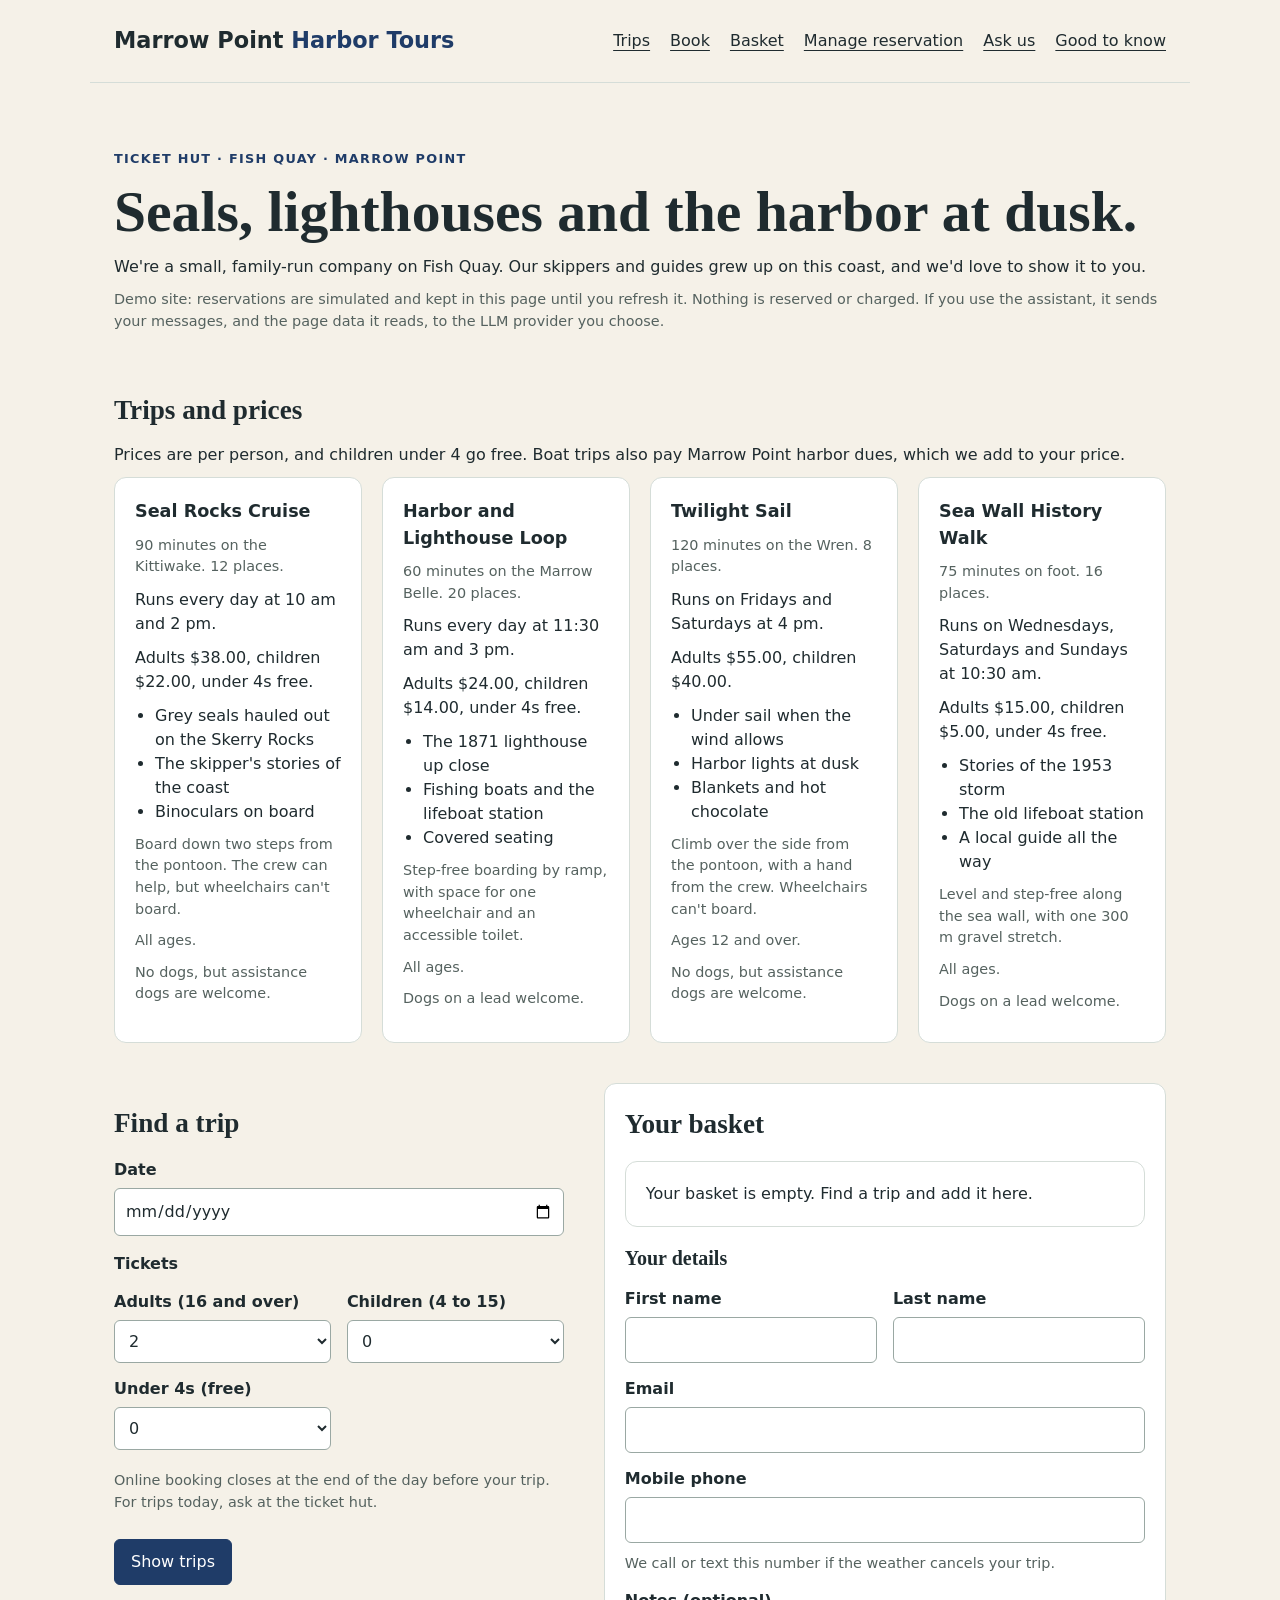
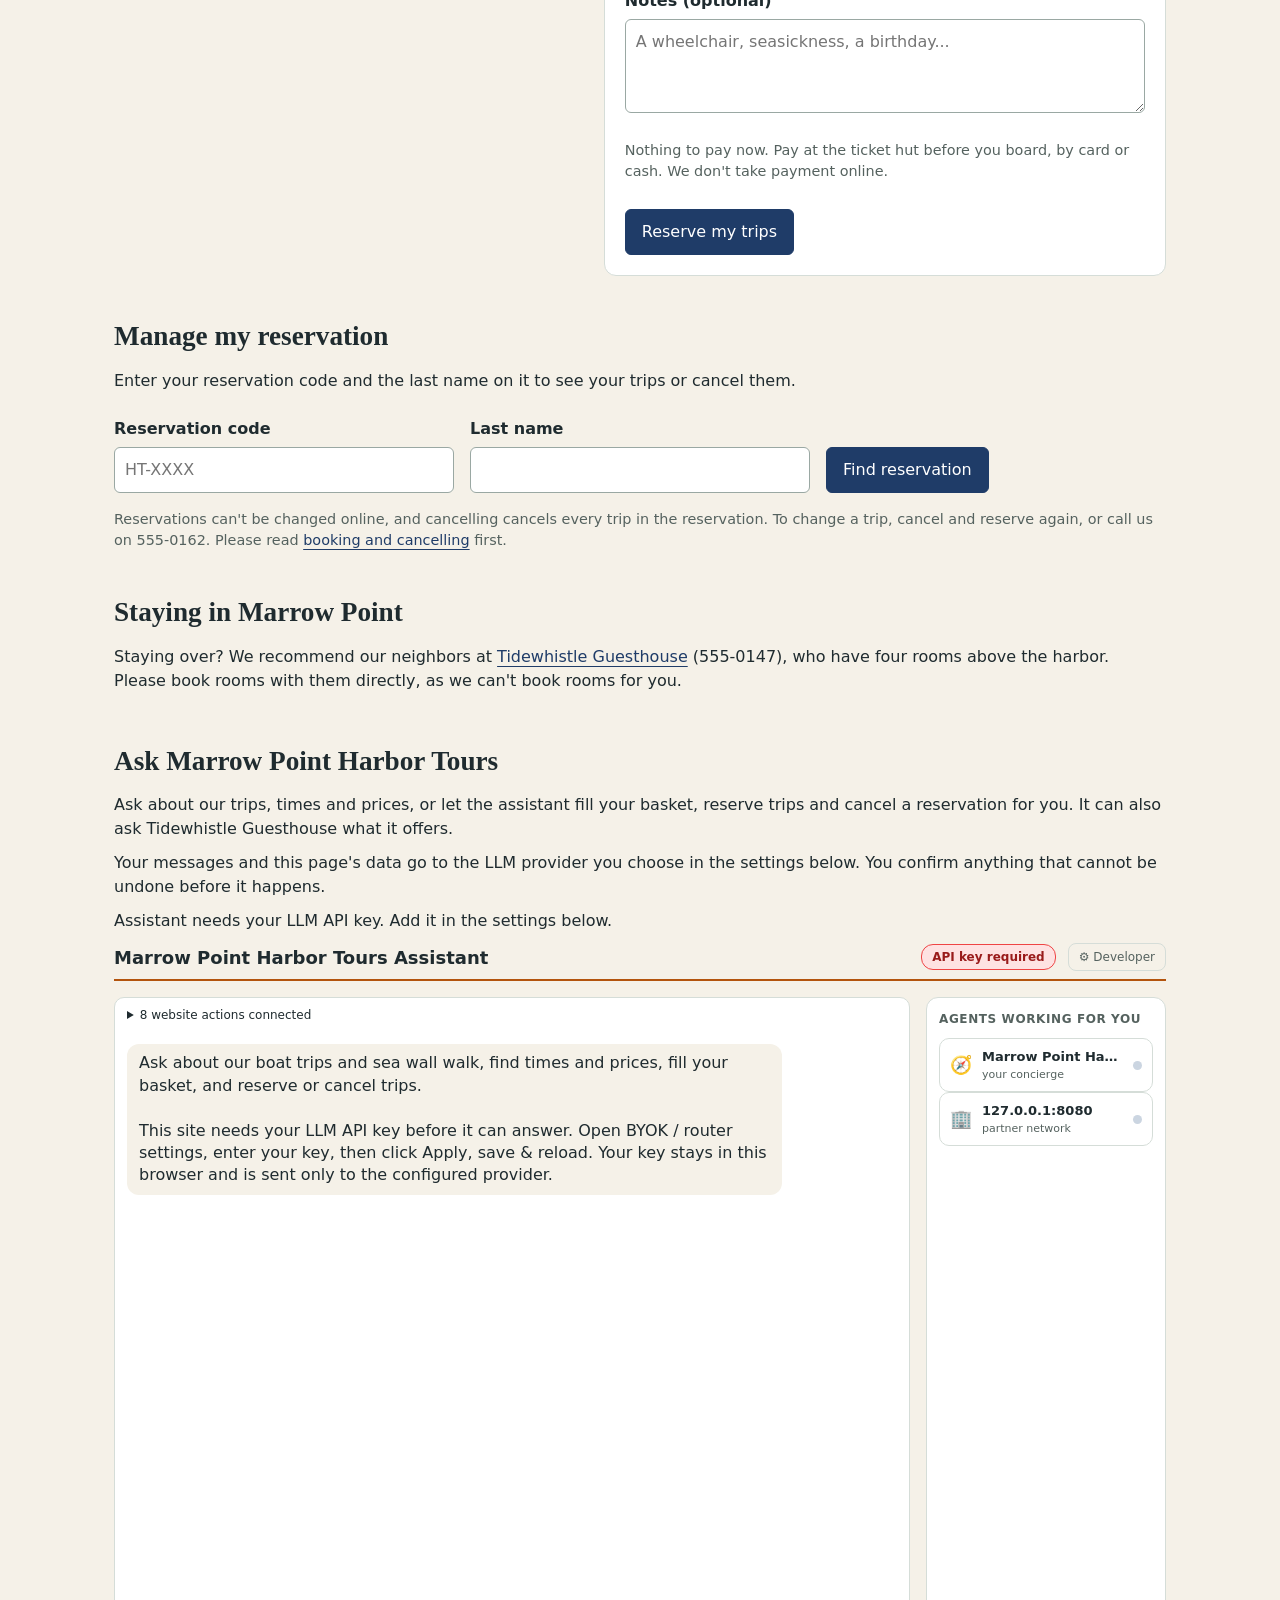
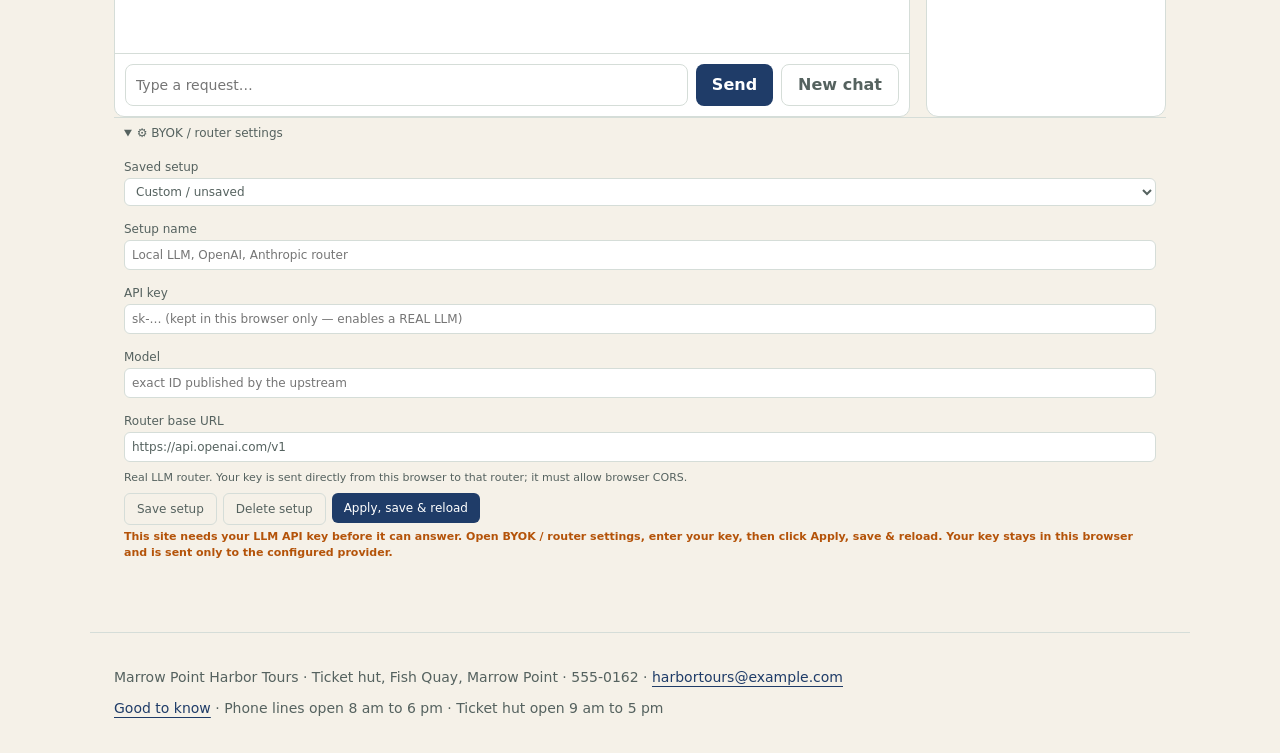
==== examples/harbor_tours_agentified/index.html @ 1fc52677 "Let agentified sites call each other's agent networks Other agent sites could not call a site built " ====
<!doctype html>
<html lang="en">
  <head>
    <meta charset="utf-8">
    <meta name="viewport" content="width=device-width, initial-scale=1">
    <meta name="description" content="Seal-watching cruises, harbor trips, an evening sail and a sea wall walk from Fish Quay in Marrow Point. See times and prices and reserve places.">
    <title>Marrow Point Harbor Tours · Boat trips and walks</title>
    <link rel="icon" href="favicon.svg" type="image/svg+xml">
    <link rel="stylesheet" href="styles.css">
    <script type="module" src="js/app.js"></script>
    <script type="module" src="site.js"></script>
  </head>
  <body>
    <header>
      <a class="brand" href="index.html">Marrow Point <span>Harbor Tours</span></a>
      <nav aria-label="Main navigation">
        <a href="#trips">Trips</a>
        <a href="#find">Book</a>
        <a href="#basket">Basket</a>
        <a href="#manage">Manage reservation</a>
        <a href="#assistant">Ask us</a>
        <a href="policies.html">Good to know</a>
      </nav>
    </header>
    <main>
      <section class="intro" aria-labelledby="welcome">
        <p class="eyebrow">Ticket hut · Fish Quay · Marrow Point</p>
        <h1 id="welcome">Seals, lighthouses and the harbor at dusk.</h1>
        <p>We're a small, family-run company on Fish Quay. Our skippers and guides grew up on this coast,
          and we'd love to show it to you.</p>
        <p id="demo-note" class="note">Demo site: reservations are simulated and kept in this page until you refresh it.
          Nothing is reserved or charged. If you use the assistant, it sends your messages, and the page data it
          reads, to the LLM provider you choose.</p>
      </section>

      <section id="trips" aria-labelledby="trips-heading">
        <h2 id="trips-heading">Trips and prices</h2>
        <p id="prices-note">Prices are per person, and children under 4 go free. Boat trips also pay Marrow Point harbor dues,
          which we add to your price.</p>
        <div id="tour-list" class="tour-list"></div>
        <noscript><p>Please turn on JavaScript to see our trips and reserve, or call us on 555-0162.</p></noscript>
      </section>

      <div class="booking-layout">
        <section id="find" aria-labelledby="find-heading">
          <h2 id="find-heading">Find a trip</h2>
          <form id="find-form" novalidate>
            <label for="find-date">Date</label>
            <input id="find-date" type="date" required>
            <fieldset id="find-tickets" class="tickets" tabindex="-1">
              <legend>Tickets</legend>
              <div class="field-row">
                <div class="field">
                  <label for="find-adults">Adults (16 and over)</label>
                  <select id="find-adults"></select>
                </div>
                <div class="field">
                  <label for="find-children">Children (4 to 15)</label>
                  <select id="find-children"></select>
                </div>
                <div class="field">
                  <label for="find-under4s">Under 4s (free)</label>
                  <select id="find-under4s"></select>
                </div>
              </div>
            </fieldset>
            <p id="booking-note" class="note">Online booking closes at the end of the day before your trip.
              For trips today, ask at the ticket hut.</p>
            <button type="submit">Show trips</button>
          </form>
          <ul id="departure-list" class="results"></ul>
        </section>

        <section id="basket" class="panel" aria-labelledby="basket-heading">
          <h2 id="basket-heading">Your basket</h2>
          <ul id="reserve-basket" class="basket" tabindex="-1"></ul>
          <p id="basket-total"></p>
          <form id="reserve-form" novalidate>
            <fieldset>
              <legend>Your details</legend>
              <div class="field-row">
                <div class="field">
                  <label for="reserve-firstName">First name</label>
                  <input id="reserve-firstName" autocomplete="given-name" maxlength="60" required>
                </div>
                <div class="field">
                  <label for="reserve-lastName">Last name</label>
                  <input id="reserve-lastName" autocomplete="family-name" maxlength="60" required>
                </div>
              </div>
              <label for="reserve-email">Email</label>
              <input id="reserve-email" type="email" autocomplete="email" maxlength="120" required>
              <label for="reserve-phone">Mobile phone</label>
              <input id="reserve-phone" type="tel" autocomplete="tel" maxlength="20" required>
              <p id="phone-note" class="note">We call or text this number if the weather cancels your trip.</p>
              <label for="reserve-notes">Notes (optional)</label>
              <textarea id="reserve-notes" rows="3" maxlength="300"
                placeholder="A wheelchair, seasickness, a birthday..."></textarea>
            </fieldset>
            <p id="payment-note" class="note">Nothing to pay now. Pay at the ticket hut before you board, by card or cash.
              We don't take payment online.</p>
            <button type="submit">Reserve my trips</button>
          </form>
          <div id="confirmation" class="confirmation" tabindex="-1" hidden></div>
        </section>
      </div>

      <section id="manage" aria-labelledby="manage-heading">
        <h2 id="manage-heading">Manage my reservation</h2>
        <p>Enter your reservation code and the last name on it to see your trips or cancel them.</p>
        <form id="manage-form" class="field-row" novalidate>
          <div class="field">
            <label for="manage-code">Reservation code</label>
            <input id="manage-code" autocomplete="off" maxlength="12" placeholder="HT-XXXX" required>
          </div>
          <div class="field">
            <label for="manage-lastName">Last name</label>
            <input id="manage-lastName" autocomplete="family-name" maxlength="60" required>
          </div>
          <div class="field">
            <button type="submit">Find reservation</button>
          </div>
        </form>
        <div id="manage-result" class="manage-result" tabindex="-1"></div>
        <p id="manage-note" class="note">Reservations can't be changed online, and cancelling cancels every trip in the reservation.
          To change a trip, cancel and reserve again, or call us on 555-0162.
          Please read <a href="policies.html#booking">booking and cancelling</a> first.</p>
      </section>

      <section id="staying" aria-labelledby="staying-heading">
        <h2 id="staying-heading">Staying in Marrow Point</h2>
        <p id="staying-note">Staying over? We recommend our neighbors at
          <a href="https://tidewhistle.example.com/">Tidewhistle Guesthouse</a> (555-0147), who have four rooms
          above the harbor. Please book rooms with them directly, as we can't book rooms for you.</p>
      </section>

      <section id="assistant" class="assistant" aria-labelledby="assistant-heading">
        <h2 id="assistant-heading">Ask Marrow Point Harbor Tours</h2>
        <p>Ask about our trips, times and prices, or let the assistant fill your basket, reserve trips and cancel a
          reservation for you. It can also ask Tidewhistle Guesthouse what it offers.</p>
        <p class="assistant-note">Your messages and this page's data go to the LLM provider you choose in the settings below. You confirm anything that cannot be undone before it happens.</p>
        <p id="assistant-status" role="status">Connecting the assistant… If this message stays, the assistant could not load. You can still use the page directly.</p>
        <div id="agent-app">
          <div data-ns-slot="header"></div>
          <div class="assistant-panels">
            <div data-ns-slot="chat"></div>
            <div data-ns-slot="agents"></div>
          </div>
          <div data-ns-slot="settings"></div>
        </div>
      </section>
      <p id="status" class="visually-hidden" role="status" aria-live="polite"></p>
    </main>
    <footer>
      <p id="contact-line">Marrow Point Harbor Tours · Ticket hut, Fish Quay, Marrow Point · 555-0162 ·
        <a href="mailto:harbortours@example.com">harbortours@example.com</a></p>
      <p id="hours-line"><a href="policies.html">Good to know</a> · Phone lines open 8 am to 6 pm · Ticket hut open 9 am to 5 pm</p>
    </footer>
  </body>
</html>
---- examples/harbor_tours_agentified/styles.css ----
:root {
  color-scheme: light;
  font-family: system-ui, sans-serif;
  color: #1f2b2f;
  background: #f5f1e8;
  line-height: 1.5;
}
* { box-sizing: border-box; }
body { margin: 0; }
header, main, footer { max-width: 1100px; margin: auto; padding: 24px; }
header { display: flex; align-items: center; justify-content: space-between; gap: 24px; border-bottom: 1px solid #d5ddd8; }
a { color: #1f3c68; text-underline-offset: 4px; }
.brand { font-size: 1.4rem; font-weight: 800; text-decoration: none; color: inherit; }
.brand span { color: #1f3c68; }
nav { display: flex; flex-wrap: wrap; gap: 8px 20px; }
nav a { color: inherit; }
nav a[aria-current="page"] { font-weight: 700; }
.intro { padding: 32px 0 8px; }
.eyebrow { font-size: .8rem; font-weight: 700; text-transform: uppercase; letter-spacing: .1em; color: #1f3c68; }
h1 { font-family: Georgia, serif; font-size: clamp(2.2rem, 6vw, 3.6rem); line-height: 1.1; margin: 12px 0; }
h2 { font-family: Georgia, serif; font-size: 1.7rem; margin: 40px 0 12px; }
h3 { margin: 0 0 6px; font-size: 1.1rem; }
p { margin: 10px 0; }
.note, .facts { color: #55625f; font-size: .9rem; }

/* Tours */
.tour-list { display: grid; grid-template-columns: repeat(auto-fill, minmax(240px, 1fr)); gap: 20px; }
.tour, .panel, .results li, .basket li, .manage-result:not(:empty) {
  padding: 20px; border: 1px solid #d5ddd8; border-radius: 12px; background: white;
}
.highlights { margin: 8px 0; padding-left: 20px; }

/* Forms */
.booking-layout { display: grid; grid-template-columns: minmax(0, 1fr) minmax(0, 1.25fr); gap: 40px; align-items: start; margin-top: 40px; }
/* Line the search heading up with the heading inside the padded panel. */
.booking-layout h2 { margin-top: 20px; }
.panel h2 { margin-top: 0; }
.field-row { display: grid; grid-template-columns: repeat(auto-fit, minmax(140px, 1fr)); gap: 0 16px; align-items: start; }
fieldset { margin: 0 0 20px; padding: 0; border: 0; }
legend { padding: 0; font-family: Georgia, serif; font-size: 1.25rem; font-weight: 700; }
.tickets { margin-top: 16px; }
.tickets legend { font-family: inherit; font-size: 1rem; }
label { display: block; margin: 14px 0 6px; font-weight: 600; }
input, select, textarea { width: 100%; padding: 10px; font: inherit; color: inherit; border: 1px solid #9aa8a3; border-radius: 6px; background: white; }
textarea { resize: vertical; }
button { margin-top: 16px; padding: 10px 16px; font: inherit; color: white; border: 1px solid #1f3c68; border-radius: 6px; background: #1f3c68; cursor: pointer; }
button:hover { background: #162c4d; }
/* A quieter button for taking a trip out of the basket. */
button.secondary { color: #1f3c68; background: white; }
button.secondary:hover { background: #f5f1e8; }
:focus-visible { outline: 3px solid #b3540d; outline-offset: 3px; }
.field-error { margin: 6px 0 0; color: #a3261b; font-size: .9rem; font-weight: 600; }
[aria-invalid="true"] { border-color: #a3261b; }
/* Line the button up with the inputs beside it, below their labels. */
#manage-form button { margin-top: 44px; }

/* Results, basket and reservations */
.results, .basket { display: grid; gap: 12px; padding: 0; list-style: none; }
table { width: 100%; border-collapse: collapse; }
th, td { padding: 6px 4px; text-align: left; vertical-align: top; border-bottom: 1px solid #e1e7e3; }
th { border-bottom: 2px solid #c7d1cc; }
.confirmation { margin-top: 24px; padding: 20px; border: 1px solid #7da58b; border-radius: 12px; background: #eef6f0; }
.summary { display: grid; grid-template-columns: max-content 1fr; gap: 4px 16px; margin: 12px 0; }
.summary dt { font-weight: 600; }
.summary dd { margin: 0; overflow-wrap: anywhere; }
.manage-result { margin-top: 16px; }

/* Policies */
.toc { display: flex; flex-wrap: wrap; gap: 8px 16px; padding: 12px 0; border-block: 1px solid #d5ddd8; }
section > table { max-width: 640px; background: white; }

footer { margin-top: 40px; color: #55625f; font-size: .875rem; border-top: 1px solid #d5ddd8; }
.visually-hidden { position: absolute; width: 1px; height: 1px; margin: -1px; padding: 0; overflow: hidden; clip-path: inset(50%); white-space: nowrap; }
[hidden] { display: none !important; }
@media (max-width: 760px) {
  header, main, footer { padding: 18px; }
  header { flex-direction: column; align-items: start; gap: 12px; }
  .booking-layout { grid-template-columns: 1fr; gap: 0; }
  /* Give the Find reservation button its own row, with space above it. */
  #manage-form .field:last-child { grid-column: 1 / -1; }
  #manage-form button { margin-top: 16px; }
}

/* Assistant layout, in the site's palette. */
.assistant { margin-top: 48px; }

/* The runtime reads these variables for its chat, settings and agent panels.
   The chat background below also uses --ns-bg. White text sits on --ns-primary (the
   visitor's messages, Send, and the chat form and settings buttons) and on --ns-accent
   (Send while a turn is steered), so give both at least 4.5:1 contrast with white.
   --ns-accent also underlines the chat header. The site's navy is 11:1 and its
   focus orange is 5:1 with white. */
#agent-app {
  --ns-font: system-ui, sans-serif;
  --ns-bg: #ffffff;
  --ns-fg: #1f2b2f;
  --ns-primary: #1f3c68;
  --ns-accent: #b3540d;
  --ns-border: #d5ddd8;
  --ns-panelbg: #ffffff;
  --ns-msgbg: #f5f1e8;
  --ns-muted: #55625f;
}

.assistant-panels {
  display: grid;
  grid-template-columns: minmax(0, 1fr) 240px;
  gap: 16px;
  margin-top: 16px;
}

/* Set the height once the runtime has mounted the chat, so a failed load leaves no
   empty box. */
#agent-app.ns-composed-app [data-ns-slot="chat"] { height: 720px; }
/* The runtime gives the chat no background of its own. Keep --ns-msgbg different from
   --ns-bg, or bot replies lose their bubble. */
#agent-app .ns-chat { background: var(--ns-bg); }

/* Site-wide form rules often stretch the runtime's own controls. Undo them here. */
#agent-app input[type="checkbox"],
#agent-app input[type="radio"] { width: auto; }
#agent-app .ns-header { flex-wrap: wrap; }
/* Site label rules add margins and bold text, and the inputs inside the labels inherit
   the weight. */
#agent-app .ns-settings-body label { margin: 4px 0; font-weight: 400; }
/* A static site always runs the runtime's own loop, so the LangChain choice does nothing. */
#agent-app .ns-settings-body label:has(#ns-lg) { display: none; }
/* Chat forms label radio groups with a legend, so site legend fonts would reach them. */
#agent-app .ns-w-label { font-family: inherit; }
/* Site label rules add margins to chat form fields and make their options bold. */
#agent-app .ns-widget label { margin: 0; }
#agent-app .ns-w-radio label,
#agent-app .ns-w-multi label,
#agent-app .ns-w-toggle { font-weight: 400; }
/* The runtime sizes radio and multi-choice options but not the checkbox label. */
#agent-app .ns-w-toggle { font-size: 13px; }
/* The runtime spaces its buttons with gap. A site's button margin pushes Send below the input. */
#agent-app button { margin: 0; }
/* Chat choices are buttons with a light background. A site's button color can hide their
   titles. */
#agent-app .ns-w-choice { color: var(--ns-fg); }
/* A site's button:hover background also reaches the runtime's plain buttons, behind
   their dark text. Keep the runtime's own backgrounds. */
#agent-app .ns-devtoggle:not(.on):hover,
#agent-app .ns-modal-close:hover { background: transparent; }
#agent-app .ns-w-choice:disabled:hover { background: #fafbfc; }
/* The runtime's message rule hides the partner consent card's own background, and its
   Decline label then has too little contrast. */
#agent-app .ns-consent { background: #fffbeb; }
/* While a consent card waits, the status line above it already says "Contacting", though
   nothing has been sent. Hide it until the visitor answers. */
#agent-app .ns-msgs:has(.ns-consent-actions) > .ns-turn-status { display: none; }
/* Long links in a reply would run out of the bubble on a phone. "anywhere" would also
   let the consent card's buttons shrink and split their labels. */
#agent-app .ns-msg { overflow-wrap: break-word; }
/* On a phone the consent card is too narrow for its three buttons in one row, and
   "Always allow" breaks onto two lines. Keep each label whole and wrap the row. */
#agent-app .ns-consent-actions { flex-wrap: wrap; }
#agent-app .ns-consent-actions button { white-space: nowrap; }

/* site.js and the runtime add their confirmation dialogs to <body>, outside #agent-app.
   Site h2 rules reach the heading, and the two buttons touch. A right margin keeps
   wrapped buttons lined up on the left. */
body > dialog h2 { margin: 0 0 12px; font: 700 1.25em system-ui, sans-serif; }
body > dialog button { margin-right: 8px; }
/* site.js's dialog: the details in two columns, and a plain decline button, so the two
   choices do not look the same. */
.assistant-review { max-width: 640px; width: 85%; max-height: 85vh; overflow: auto; border: 1px solid #888; border-radius: 12px; padding: 24px; font: 16px system-ui, sans-serif; }
.assistant-review dl { display: grid; grid-template-columns: fit-content(40%) 1fr; gap: 4px 16px; margin: 12px 0; }
.assistant-review dt { font-weight: 600; }
.assistant-review dd { margin: 0; overflow-wrap: anywhere; }
.assistant-review details { margin: 12px 0; }
.assistant-review pre { white-space: pre-wrap; overflow-wrap: anywhere; }
.assistant-review .assistant-decline { background: transparent; color: inherit; border: 1px solid currentColor; }

@media (max-width: 760px) {
  .assistant-panels { grid-template-columns: 1fr; }
  /* On a phone, each detail goes under its label, so an email is not split. */
  .assistant-review dl { grid-template-columns: 1fr; gap: 0; }
  .assistant-review dd { margin-bottom: 8px; }
}
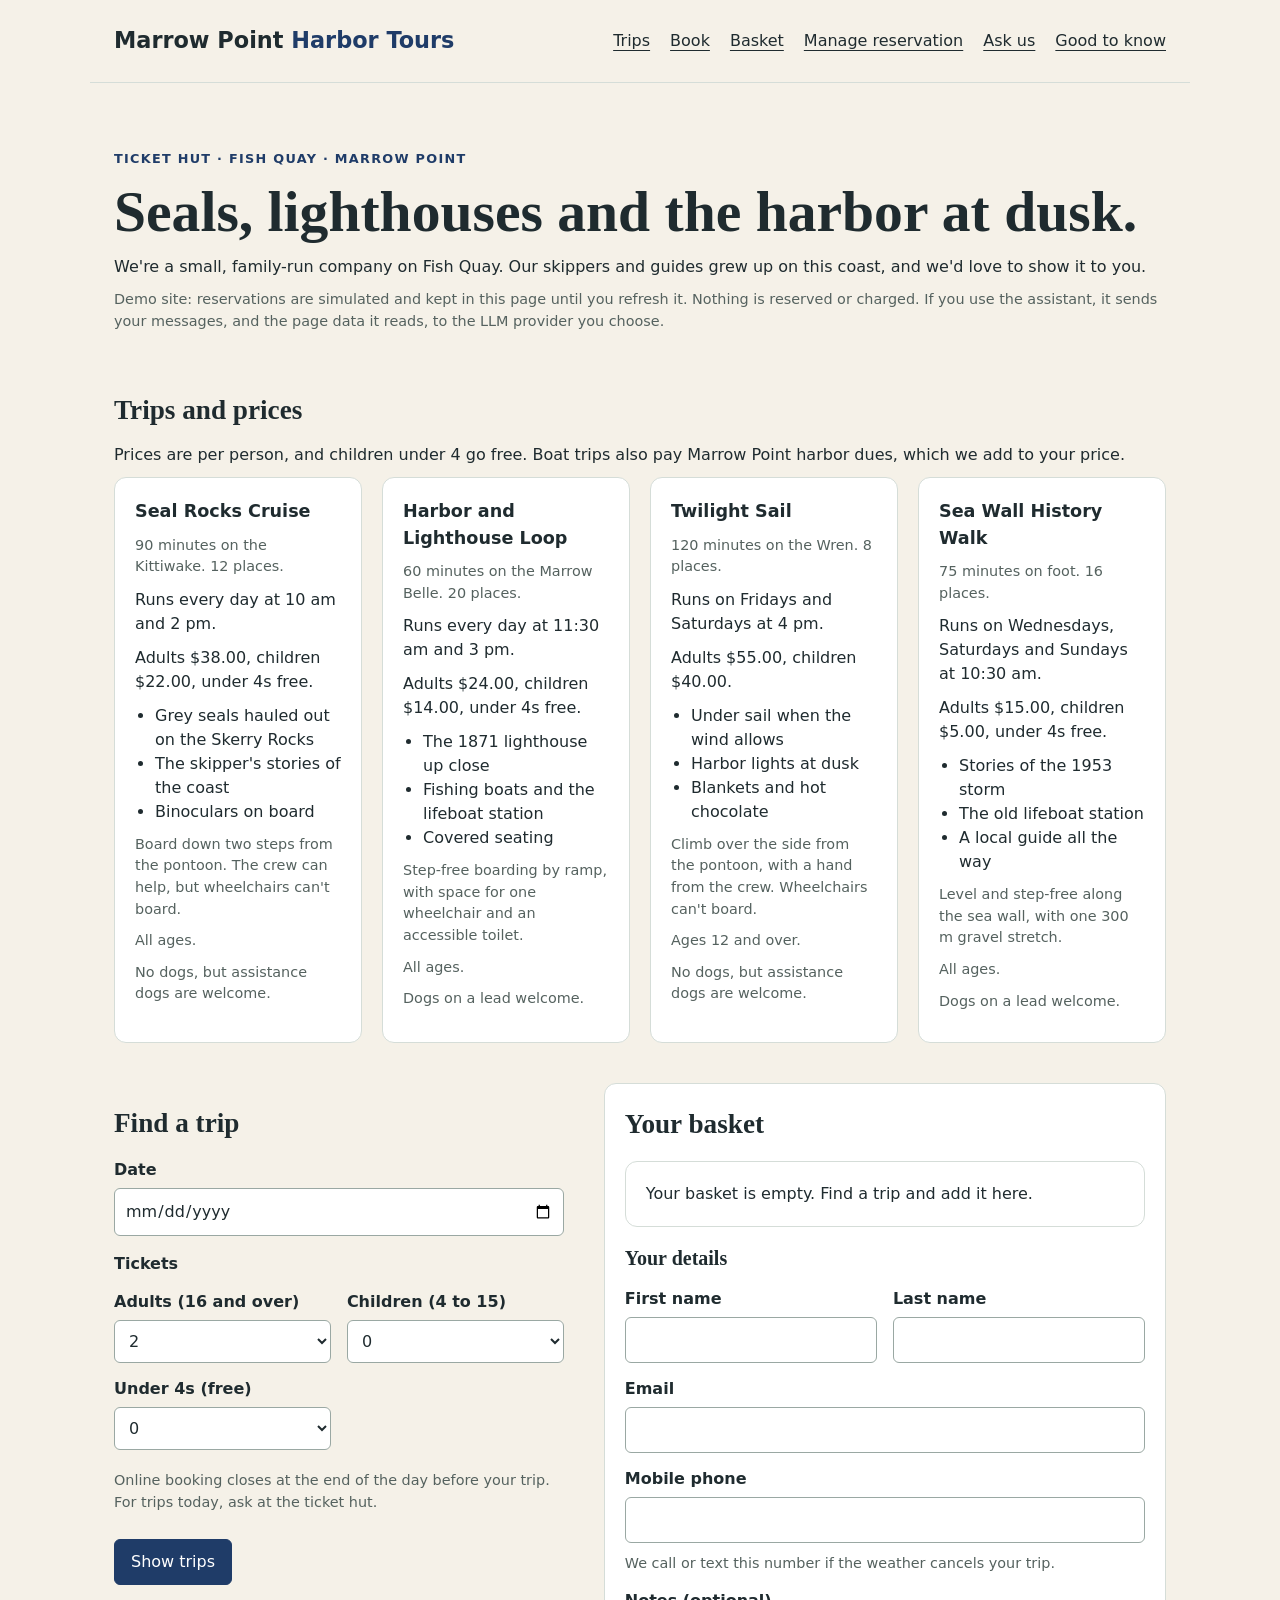
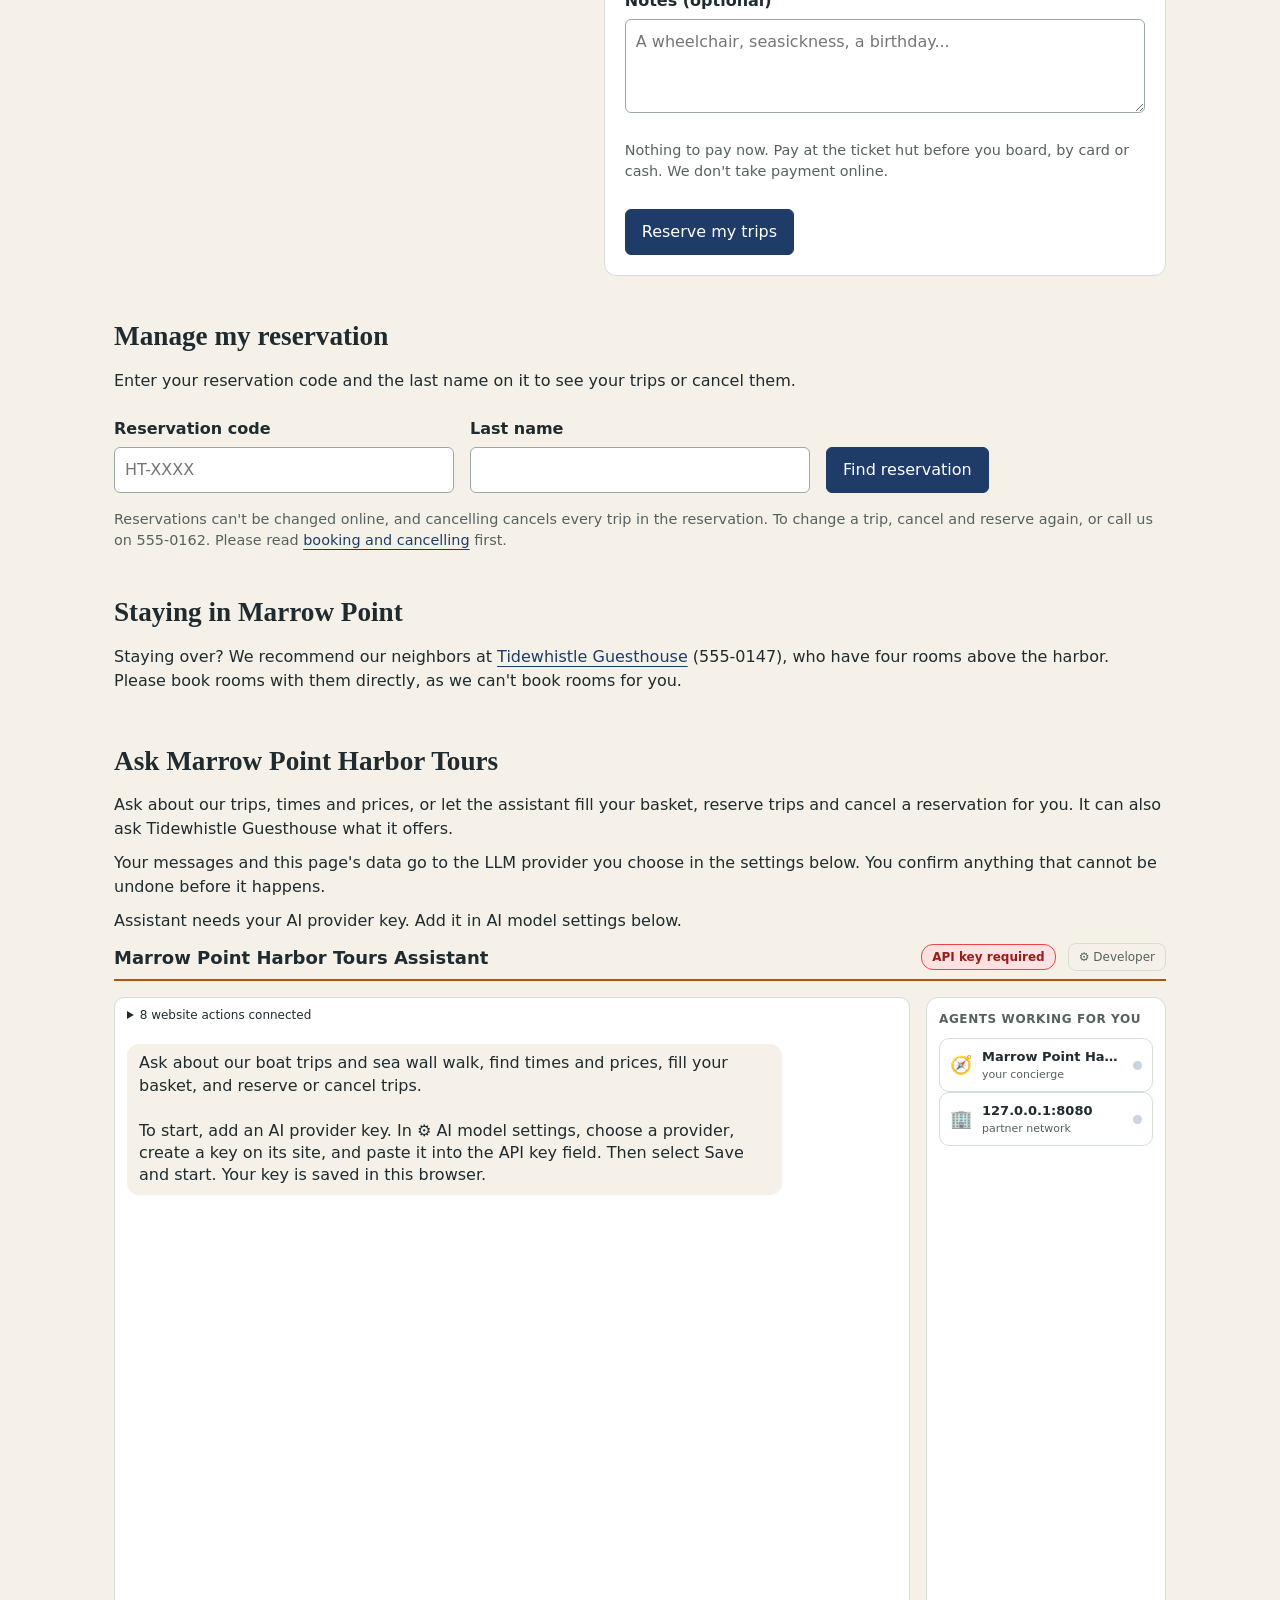
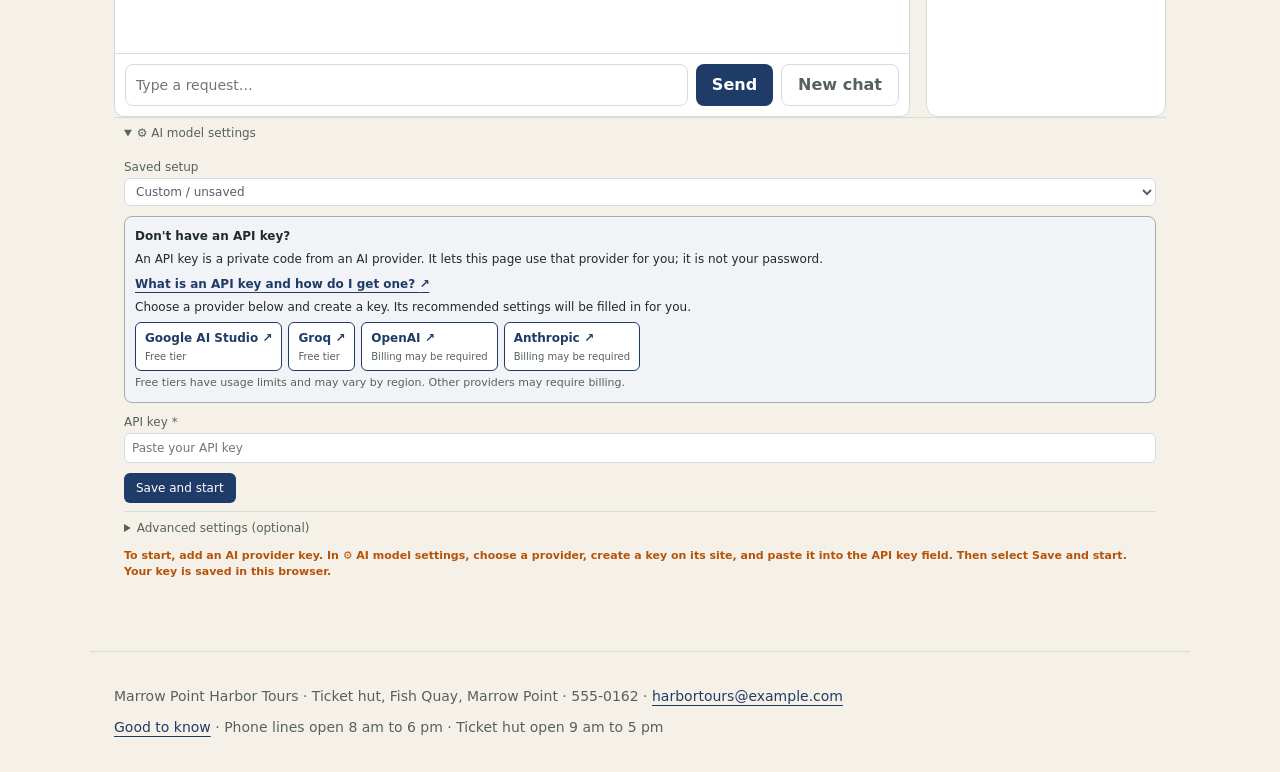
==== commit da94b638: "Publish a facts network for calling sites A called partner could only say what it offers, because it" ====
--- a/examples/harbor_tours_agentified/index.html
+++ b/examples/harbor_tours_agentified/index.html
@@ -26,7 +26,7 @@
       <section class="intro" aria-labelledby="welcome">
         <p class="eyebrow">Ticket hut · Fish Quay · Marrow Point</p>
         <h1 id="welcome">Seals, lighthouses and the harbor at dusk.</h1>
-        <p>We're a small, family-run company on Fish Quay. Our skippers and guides grew up on this coast,
+        <p data-agent-facts="about">We're a small, family-run company on Fish Quay. Our skippers and guides grew up on this coast,
           and we'd love to show it to you.</p>
         <p id="demo-note" class="note">Demo site: reservations are simulated and kept in this page until you refresh it.
           Nothing is reserved or charged. If you use the assistant, it sends your messages, and the page data it
@@ -35,7 +35,7 @@
 
       <section id="trips" aria-labelledby="trips-heading">
         <h2 id="trips-heading">Trips and prices</h2>
-        <p id="prices-note">Prices are per person, and children under 4 go free. Boat trips also pay Marrow Point harbor dues,
+        <p id="prices-note" data-agent-facts="trip prices">Prices are per person, and children under 4 go free. Boat trips also pay Marrow Point harbor dues,
           which we add to your price.</p>
         <div id="tour-list" class="tour-list"></div>
         <noscript><p>Please turn on JavaScript to see our trips and reserve, or call us on 555-0162.</p></noscript>
@@ -152,9 +152,9 @@
       <p id="status" class="visually-hidden" role="status" aria-live="polite"></p>
     </main>
     <footer>
-      <p id="contact-line">Marrow Point Harbor Tours · Ticket hut, Fish Quay, Marrow Point · 555-0162 ·
+      <p id="contact-line" data-agent-facts="contact">Marrow Point Harbor Tours · Ticket hut, Fish Quay, Marrow Point · 555-0162 ·
         <a href="mailto:harbortours@example.com">harbortours@example.com</a></p>
-      <p id="hours-line"><a href="policies.html">Good to know</a> · Phone lines open 8 am to 6 pm · Ticket hut open 9 am to 5 pm</p>
+      <p id="hours-line" data-agent-facts="hours"><a href="policies.html">Good to know</a> · Phone lines open 8 am to 6 pm · Ticket hut open 9 am to 5 pm</p>
     </footer>
   </body>
 </html>
--- a/examples/harbor_tours_agentified/styles.css
+++ b/examples/harbor_tours_agentified/styles.css
@@ -123,8 +123,6 @@
 /* Site label rules add margins and bold text, and the inputs inside the labels inherit
    the weight. */
 #agent-app .ns-settings-body label { margin: 4px 0; font-weight: 400; }
-/* A static site always runs the runtime's own loop, so the LangChain choice does nothing. */
-#agent-app .ns-settings-body label:has(#ns-lg) { display: none; }
 /* Chat forms label radio groups with a legend, so site legend fonts would reach them. */
 #agent-app .ns-w-label { font-family: inherit; }
 /* Site label rules add margins to chat form fields and make their options bold. */
